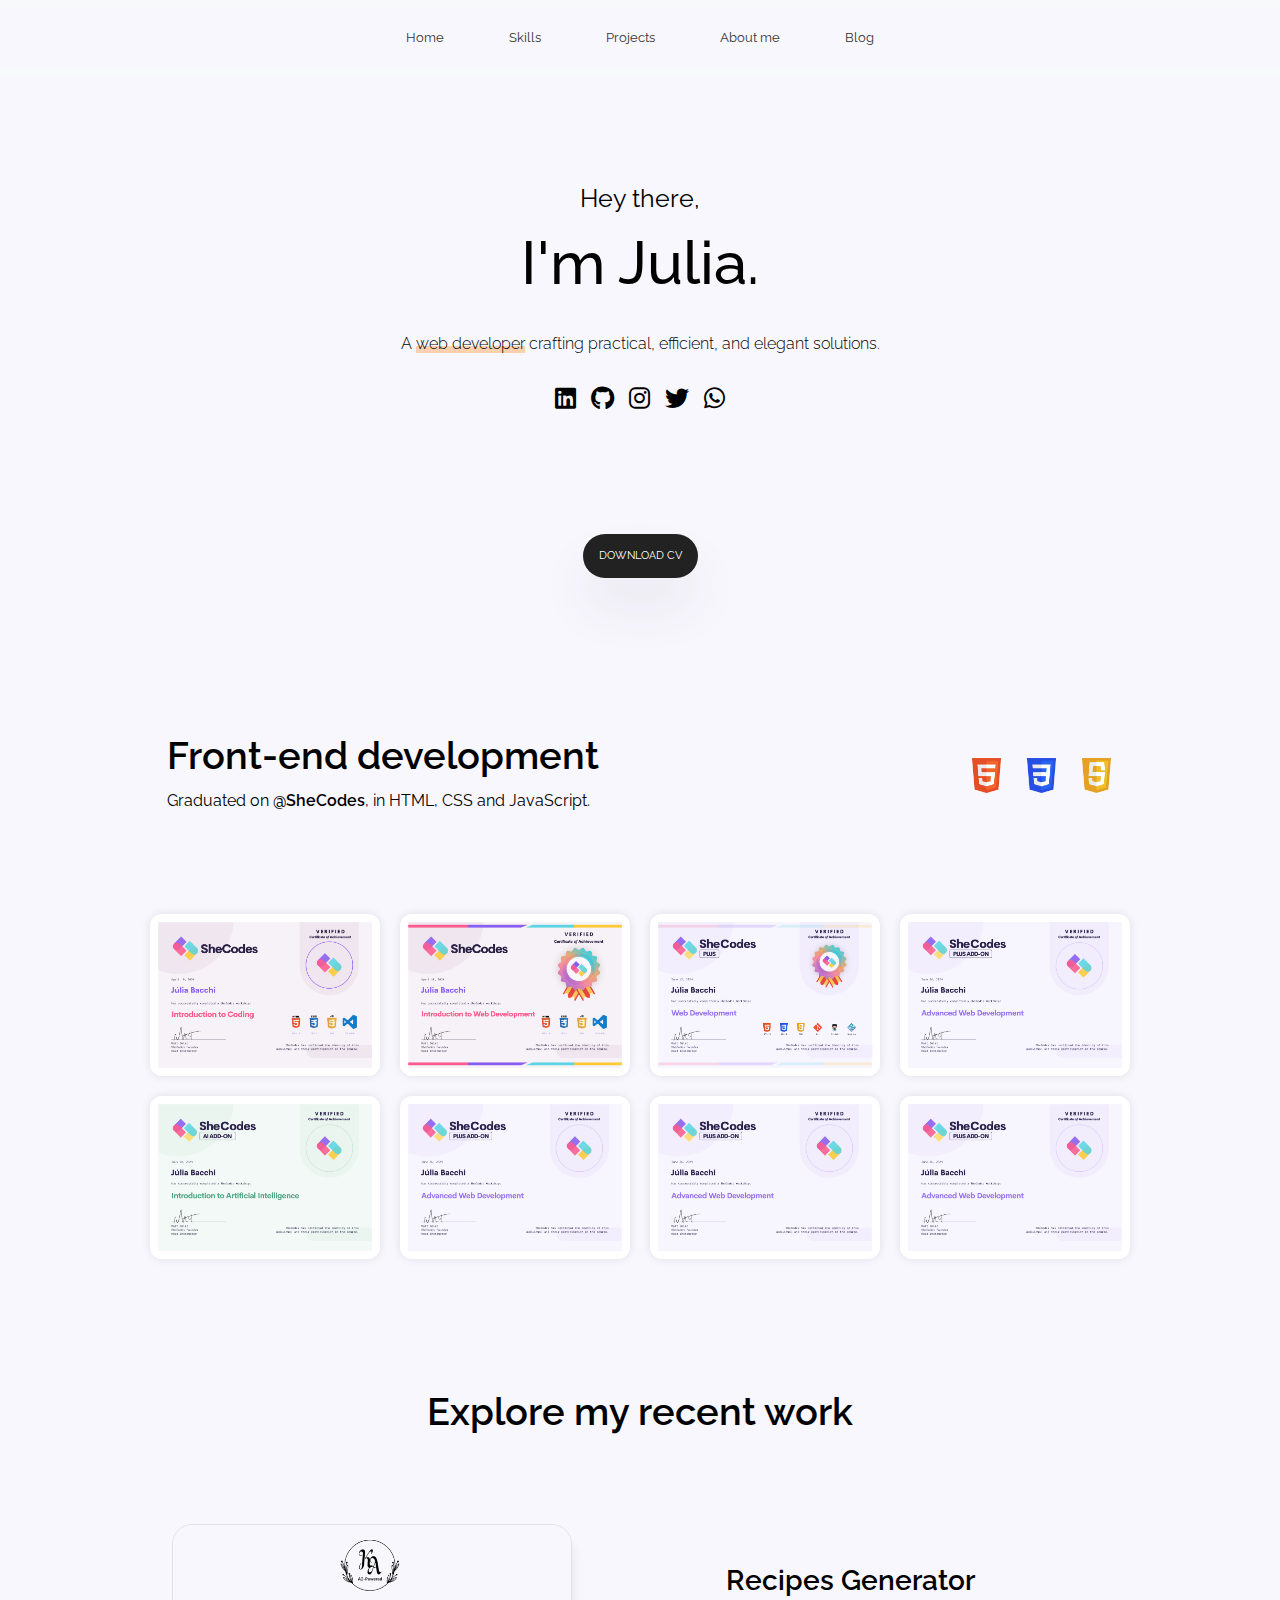
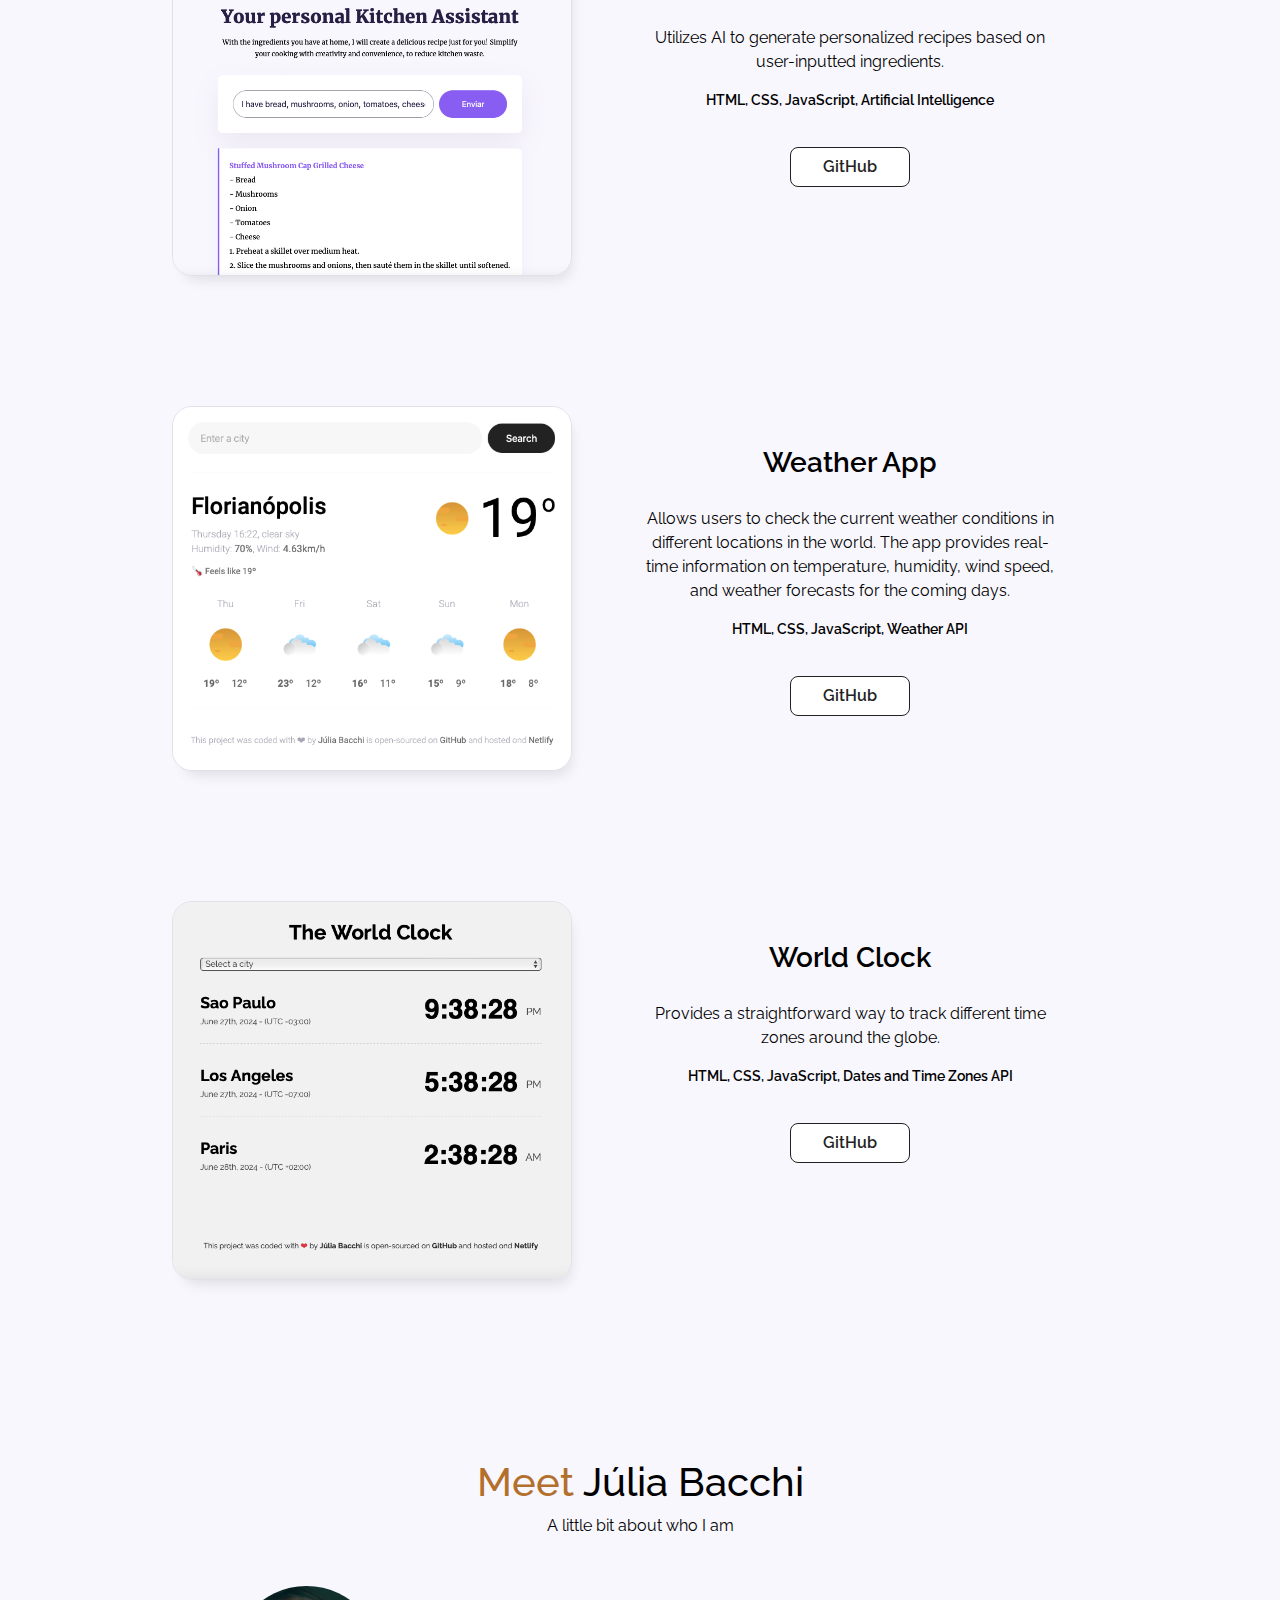
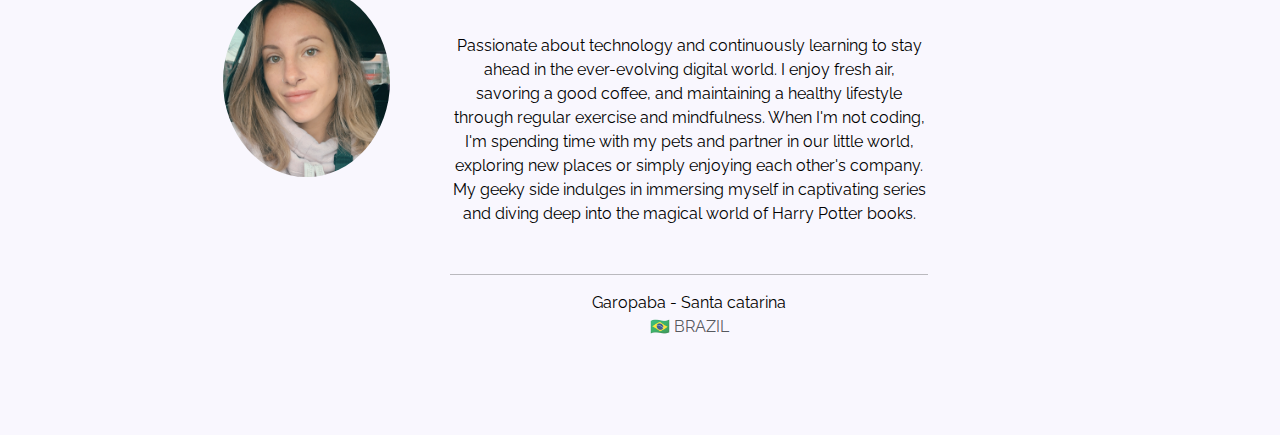
==== index.html @ 67177883 "Installed a favicon and robos.txt" ====
<!DOCTYPE html>
<html lang="en">
  <head>
    <meta charset="UTF-8" />
    <meta
      name="description"
      content="Portfolio of Julia, a front-end developer and sustainability enthusiastic. Explore projects in Bootstrap, React, and AI. Contact for collaborations!"
    />
    <meta name="viewport" content="width=device-width, initial-scale=1.0" />
    <title>Portfolio Front-end Developer: Júlia Bacchi</title>
    <link
      href="https://cdn.jsdelivr.net/npm/bootstrap@5.3.3/dist/css/bootstrap.min.css"
      rel="stylesheet"
      integrity="sha384-QWTKZyjpPEjISv5WaRU9OFeRpok6YctnYmDr5pNlyT2bRjXh0JMhjY6hW+ALEwIH"
      crossorigin="anonymous"
    />
    <script
      src="https://cdn.jsdelivr.net/npm/bootstrap@5.3.3/dist/js/bootstrap.bundle.min.js"
      integrity="sha384-YvpcrYf0tY3lHB60NNkmXc5s9fDVZLESaAA55NDzOxhy9GkcIdslK1eN7N6jIeHz"
      crossorigin="anonymous"
    ></script>
    <link rel="stylesheet" href="src/style.css" />
    <link
      rel="stylesheet"
      href="https://cdnjs.cloudflare.com/ajax/libs/font-awesome/6.0.0-beta3/css/all.min.css"
    />
    <link rel="preconnect" href="https://fonts.googleapis.com" />
    <link rel="preconnect" href="https://fonts.gstatic.com" crossorigin />
    <link
      href="https://fonts.googleapis.com/css2?family=Raleway:wght@100..900&display=swap"
      rel="stylesheet"
    />
    <link rel="icon" type="image/png" href="/woman.ico" sizes="32x32" />

    <script src="https://cdnjs.cloudflare.com/ajax/libs/gsap/3.9.1/gsap.min.js"></script>
  </head>

  <body>
    <!-- HEADER -->
    <header>
      <nav class="navbar navbar-expand-lg bg-body-tertiary fixed-top">
        <div class="container-fluid menu-container" id="home">
          <button
            class="navbar-toggler"
            type="button"
            data-bs-toggle="collapse"
            data-bs-target="#navbarNavAltMarkup"
            aria-controls="navbarNavAltMarkup"
            aria-expanded="false"
            aria-label="Toggle navigation"
          >
            <span class="navbar-toggler-icon"></span>
          </button>
          <div class="collapse navbar-collapse" id="navbarNavAltMarkup">
            <ul class="navbar-nav horizontal-menu men-pr">
              <li class="nav-item">
                <a class="nav-link container pr-5 pl-5" href="#home">Home</a>
              </li>
              <li class="nav-item">
                <a class="nav-link container" href="#skills">Skills</a>
              </li>
              <li class="nav-item">
                <a class="nav-link container" href="#projects">Projects</a>
              </li>
              <li class="nav-item">
                <a class="nav-link container" href="#about-me">About me</a>
              </li>
              <li class="nav-item">
                <a class="nav-link container" href="blog.html">Blog</a>
              </li>
            </ul>
          </div>
        </div>
      </nav>

      <div class="my-info">
        <div class="title">Hey there,</div>
        <div class="subtitle">I'm Julia.</div>
        <div class="resume">
          <br />
          A <span class="highlight"> web developer</span> crafting practical,
          efficient, and elegant solutions.
        </div>
      </div>

      <div class="social-icons">
        <a href="https://www.linkedin.com/in/juliabacchi/" target="_blank"
          ><i class="fab fa-linkedin"></i
        ></a>
        <a href="https://github.com/juliabacchi1" target="_blank"
          ><i class="fab fa-github"></i
        ></a>
        <a href="https://www.instagram.com/julia.bacchi" target="_blank"
          ><i class="fab fa-instagram"></i
        ></a>
        <a href="https://x.com/juliabacchi" target="_blank"
          ><i class="fab fa-twitter"></i
        ></a>
        <a href="https://wa.me/48991779743?text=Hi%20" target="_blank"
          ><i class="fab fa-whatsapp"></i
        ></a>
      </div>

      <div class="contact-me">
        <a href="imgs/Curriculum.pdf" target="_blank">
          <button class="download-cv btn btn-dark">DOWNLOAD CV</button></a
        >
      </div>
    </header>

    <!-- SECTION SKILLS -->
    <section id="skills" class="container section">
      <div class="section-content-skills">
        <div class="graduation">
          <div class="graduation-description">
            <h1 class="graduation-title">Front-end development</h1>
            <p class="graduation-types">
              Graduated on
              <a
                class="shecodes"
                href="https://www.shecodes.io/graduates/124633-julia-bacchi"
                target="_blank"
                >@SheCodes</a
              >, in HTML, CSS and JavaScript.
            </p>
          </div>
          <div id="competences-container" class="competences"></div>
        </div>
        <div class="certification">
          <div class="certificates-container"></div>
        </div>
      </div>
    </section>

    <!-- SECTION PROJECTS -->
    <section id="projects" class="container section">
      <div class="section-content">
        <div id="projects-container" class="container-projects">
          <h1 class="project-title">Explore my recent work</h1>
        </div>
      </div>
    </section>

    <!-- SECTION ABOUT ME -->
    <section id="about-me" class="container section">
      <div class="section-content-about mt-5">
        <div class="container-about-me container">
          <h1 class="title-about-me text-center">
            <span class="meet">Meet</span> Júlia Bacchi
          </h1>
          <p class="text-center">A little bit about who I am</p>
        </div>
        <div class="col-md-9 offset-md-1">
          <div class="mt-5 px-5">
            <div class="row">
              <div class="col-sm-3">
                <img
                  src="imgs/profile.png"
                  alt="profile photo of Julia Bacchi"
                  class="img-fluid rounded-circle profile"
                />
              </div>
              <div class="col-sm-9 align-content-center p-5 align-self-end">
                <p class="text-center text-profile">
                  Passionate about technology and continuously learning to stay
                  ahead in the ever-evolving digital world. I enjoy fresh air,
                  savoring a good coffee, and maintaining a healthy lifestyle
                  through regular exercise and mindfulness. When I'm not coding,
                  I'm spending time with my pets and partner in our little
                  world, exploring new places or simply enjoying each other's
                  company. My geeky side indulges in immersing myself in
                  captivating series and diving deep into the magical world of
                  Harry Potter books.
                </p>
                <div class="mb-5">
                  <hr class="hr-about mt-5" />
                  <div class="text-center">Garopaba - Santa catarina</div>
                  <p class="text-center text-body-secondary">🇧🇷 BRAZIL</p>
                </div>
              </div>
            </div>
          </div>
        </div>
      </div>
    </section>
    <script src="https://code.jquery.com/jquery-3.5.1.slim.min.js"></script>
    <script src="https://cdn.jsdelivr.net/npm/@popperjs/core@2.9.2/dist/umd/popper.min.js"></script>
    <script src="src/style.js"></script>
  </body>
</html>
---- src/style.css ----
/* General */

:root {
  --primary-color: #010101;
  --background-color: #f9f7fe;
  --highlight-color: #ffd0ae;
  --hover-color: #ff6347;
  --font-family: "Raleway", sans-serif;
}

body {
  margin: 0;
  font-family: var(--font-family);
  color: var(--primary-color);
  background-color: var(--background-color);
}

header {
  text-align: center;
}

.highlight {
  background: linear-gradient(180deg, rgba(255, 255, 255, 0) 65%, #ffd0ae 65%);
}

.section-content,
.section-content-skills {
  padding: 20px;
}

/* Horizontal menu */

.menu-container {
  display: flex;
  padding: 10px;
  width: 100%;
  text-align: center;
  background: var(--background-color);
  z-index: 1000;
}

.horizontal-menu {
  list-style-type: none;
  font-size: 13px;
  display: flex;
  gap: 35px;
  margin: 0 auto;
  padding: 0;
}

.horizontal-menu li a {
  display: block;
  padding: 10px 20px;
  text-decoration: none;
  color: #363232;
  position: relative;
}
.horizontal-menu li a:hover::before {
  content: "(";
  color: var(--highlight-color);
  position: absolute;
  left: 5px;
}
.horizontal-menu li a:hover::after {
  content: ")";
  color: var(--highlight-color);
  position: absolute;
  right: 5px;
}

/* My info */

.my-info {
  flex-direction: column;
  padding: 180px 30px 10px 30px;
}

.title {
  font-size: 25px;
}
.subtitle {
  font-size: 60px;
  font-weight: 500;
}
.resume {
  font-size: 16px;
  font-weight: 300;
}

/* Social */

.social-icons {
  display: flex;
  justify-content: center;
  gap: 15px;
  margin-top: 20px;
}

.social-icons i {
  font-size: 24px;
  color: #000;
  transition: color 0.3s;
}

.social-icons i:hover {
  color: #0077b5;
}

.social-icons i.fa-linkedin:hover {
  color: #3658a1;
}

.social-icons i.fa-github:hover {
  color: #7a7272;
}

.social-icons i.fa-instagram:hover {
  color: #e1306c;
}

.social-icons i.fa-twitter:hover {
  color: #1da1f2;
}

.social-icons i.fa-whatsapp:hover {
  color: #25d366;
}

.social-icons i.fa-file-alt:hover {
  color: #ff5722;
}

/* Download cv button */

.contact-me {
  margin-top: 60px;
}

button.download-cv {
  background: #222222;
  padding: 14px 16px;
  border: none;
  font-size: 11px;
  margin: 60px auto;
  border-radius: 60px;
  box-shadow: 0 30px 50px rgba(55, 50, 68, 0.08);
  color: white;
  cursor: pointer;
  display: inline-block;
  position: relative;
  transition: 0.5s;
  z-index: 900;
}

button.download-cv:after {
  content: "»";
  position: absolute;
  opacity: 0;
  top: 14px;
  right: -20px;
  transition: 0.5s;
}

button.download-cv:hover {
  padding-right: 24px;
  padding-left: 8px;
}

button.download-cv:hover:after {
  opacity: 1;
  right: 10px;
}

/* Skills */

.graduation {
  display: flex;
  margin: 65px;
  text-align: initial;
}

.graduation-description {
  width: 85%;
}

.graduation-title {
  font-size: 38px;
  font-weight: 600;
  margin: 0;
  padding: 10px 0;
}

a.shecodes {
  text-decoration: none;
  color: var(--primary-color);
  font-weight: 600;
}

.competences {
  display: flex;
  justify-content: start;
  gap: 22px;
  margin: 20px 0;
  padding-top: 15px;
}

.competences img {
  width: 33px;
  height: 35px;
}

.certification {
  padding: 20px;
}

.certificates-container {
  display: flex;
  flex-wrap: wrap;
  justify-content: center;
  gap: 20px;
}

.certificate img {
  border-radius: 12px;
  box-shadow: 0 0 10px rgba(0, 0, 0, 0.1);
  width: 230px;
}

.certificate img:hover {
  opacity: 0.8;
}

/* Projects */

.container-projects {
  margin: 60px;
}

.project-title {
  font-size: 38px;
  font-weight: 600;
  text-align: center;
  margin: 0;
  padding: 10px 0;
}

.project-items {
  display: flex;
  margin: 30px 0;
}

.item-image {
  padding: 10px;
  margin: 40px 0;
  cursor: pointer;
}

img.item-1 {
  width: 400px;
  border-radius: 20px;
  box-shadow: 5px 10px 13px -6px rgba(0, 0, 0, 0.1);
  border: 1.44px solid #2222221a;
  transition: transform 0.3s ease-in-out;
}

img.item-1:hover {
  transform: scale(1.05);
}

.item-description {
  display: flex;
  text-align: center;
  flex-direction: column;
  padding: 40px;
}

.item-title {
  font-size: 28px;
  font-weight: 600;
  padding: 20px;
  margin-top: 30px;
}

.item-text {
  font-size: 16px;
  padding: 0 20px;
}

.item-type {
  font-weight: 600;
  font-size: 14px;
}

/* Project button */

button.view-web {
  background-color: #ffffff;
  border: 1px solid #222222;
  border-radius: 8px;
  font-size: 16px;
  font-weight: 600;
  color: #222222;
  display: inline-block;
  margin: 20px auto;
  overflow: hidden;
  padding: 14px 16px;
  position: relative;
  transition: background-color 0.3s, padding 0.5s;
  width: 120px;
  height: 40px;
  z-index: 900;
}

button.view-web span {
  display: block;
  position: absolute;
  left: 50%;
  top: 50%;
  transform: translate(-50%, -50%);
  transition: transform 0.45s cubic-bezier(0.68, -0.55, 0.27, 1.55);
  text-shadow: 0 50px currentColor, 0 -50px currentColor;
}

button.view-web.hovered span:first-of-type {
  transform: translate(-50%, calc(-50% - 50px));
  text-shadow: 0 50px currentColor, 0 -50px currentColor;
}

/* About me */

span.meet {
  color: #b36f2c;
}

/* Blog */

.body-blog {
  margin-top: 90px;
}

.fw-bold,
.text-blog {
  font-weight: bold;
}

.article {
  border-bottom: 1px solid #ccc;
  margin-bottom: 20px;
  padding-bottom: 20px;
}

footer {
  padding-left: 40px;
}

@media (min-width: 992px) {
  .navbar-expand-lg .navbar-nav .nav-link {
    padding-left: 15px !important;
    padding-right: 15px !important;
  }
}
@media (max-width: 768px) {
  .section-content-skills,
  .section-content,
  .section-content-about {
    padding: 5px;
    margin-left: 5px;
  }

  .graduation {
    margin: 60px 5px;
    margin-bottom: 5px;
  }

  .graduation-title,
  .project-title,
  .title-about-me {
    font-size: 30px;
  }

  .competences {
    gap: 5px;
    padding-top: 0;
  }

  .competences img {
    width: 23px;
    height: 25px;
  }

  .certification {
    padding: 10px;
  }

  .certificate img {
    width: 130px;
  }

  .container-about-me,
  .container-projects {
    margin: 50px 0 0;
  }

  .project-items {
    margin: 0;
    padding: 5px;
  }

  .responsive-image {
    padding: 5px;
  }

  img.item-1,
  img.profile {
    max-width: 180px;
  }

  .item-image,
  .item-description {
    padding: 5px;
    margin: 5px;
  }

  .item-description {
    justify-content: center;
  }

  .item-title {
    font-size: 20px;
    justify-content: center;
    padding: 5px;
    margin-top: 0;
  }

  .item-type {
    font-size: 12px;
    padding-bottom: 0;
    margin: 0;
  }

  .description-profile {
    padding: 1px;
  }
  .text-profile {
    font-size: 13px;
  }

  button.view-web {
    margin: 13px auto;
  }
}
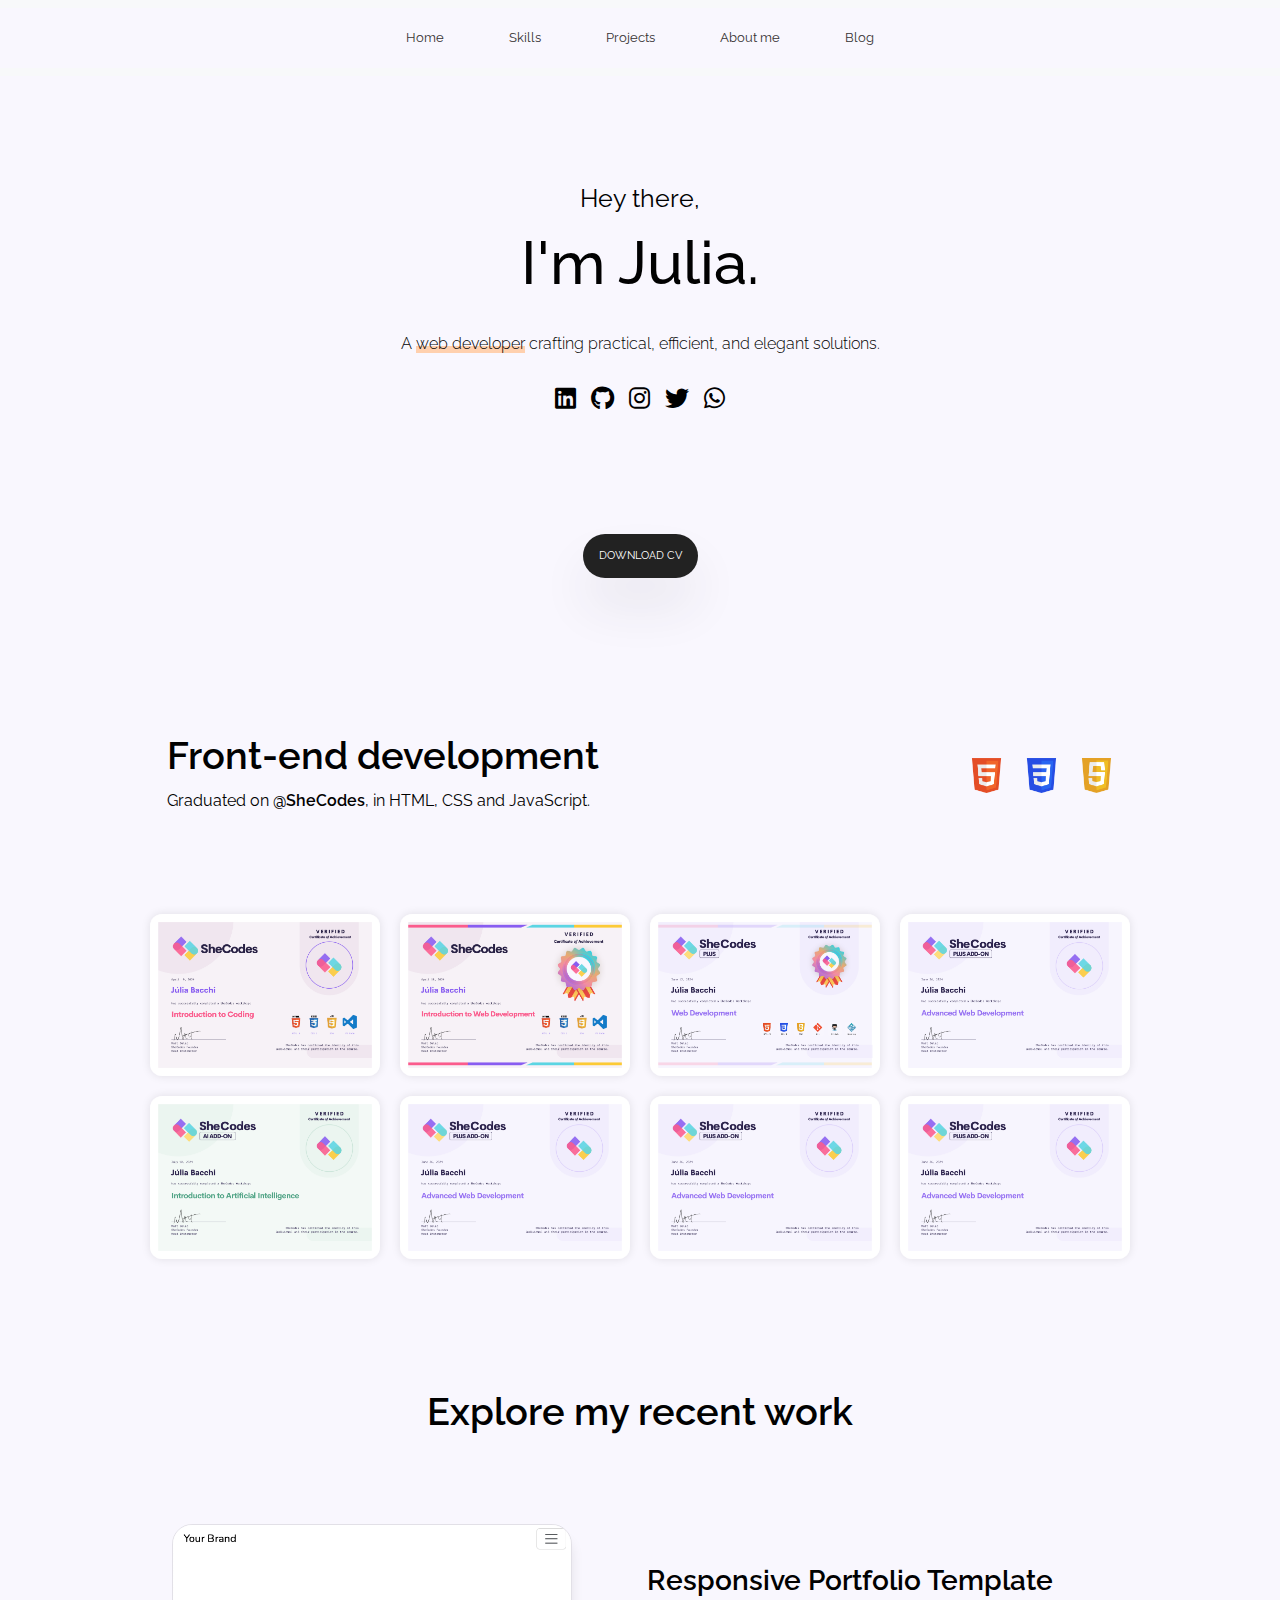
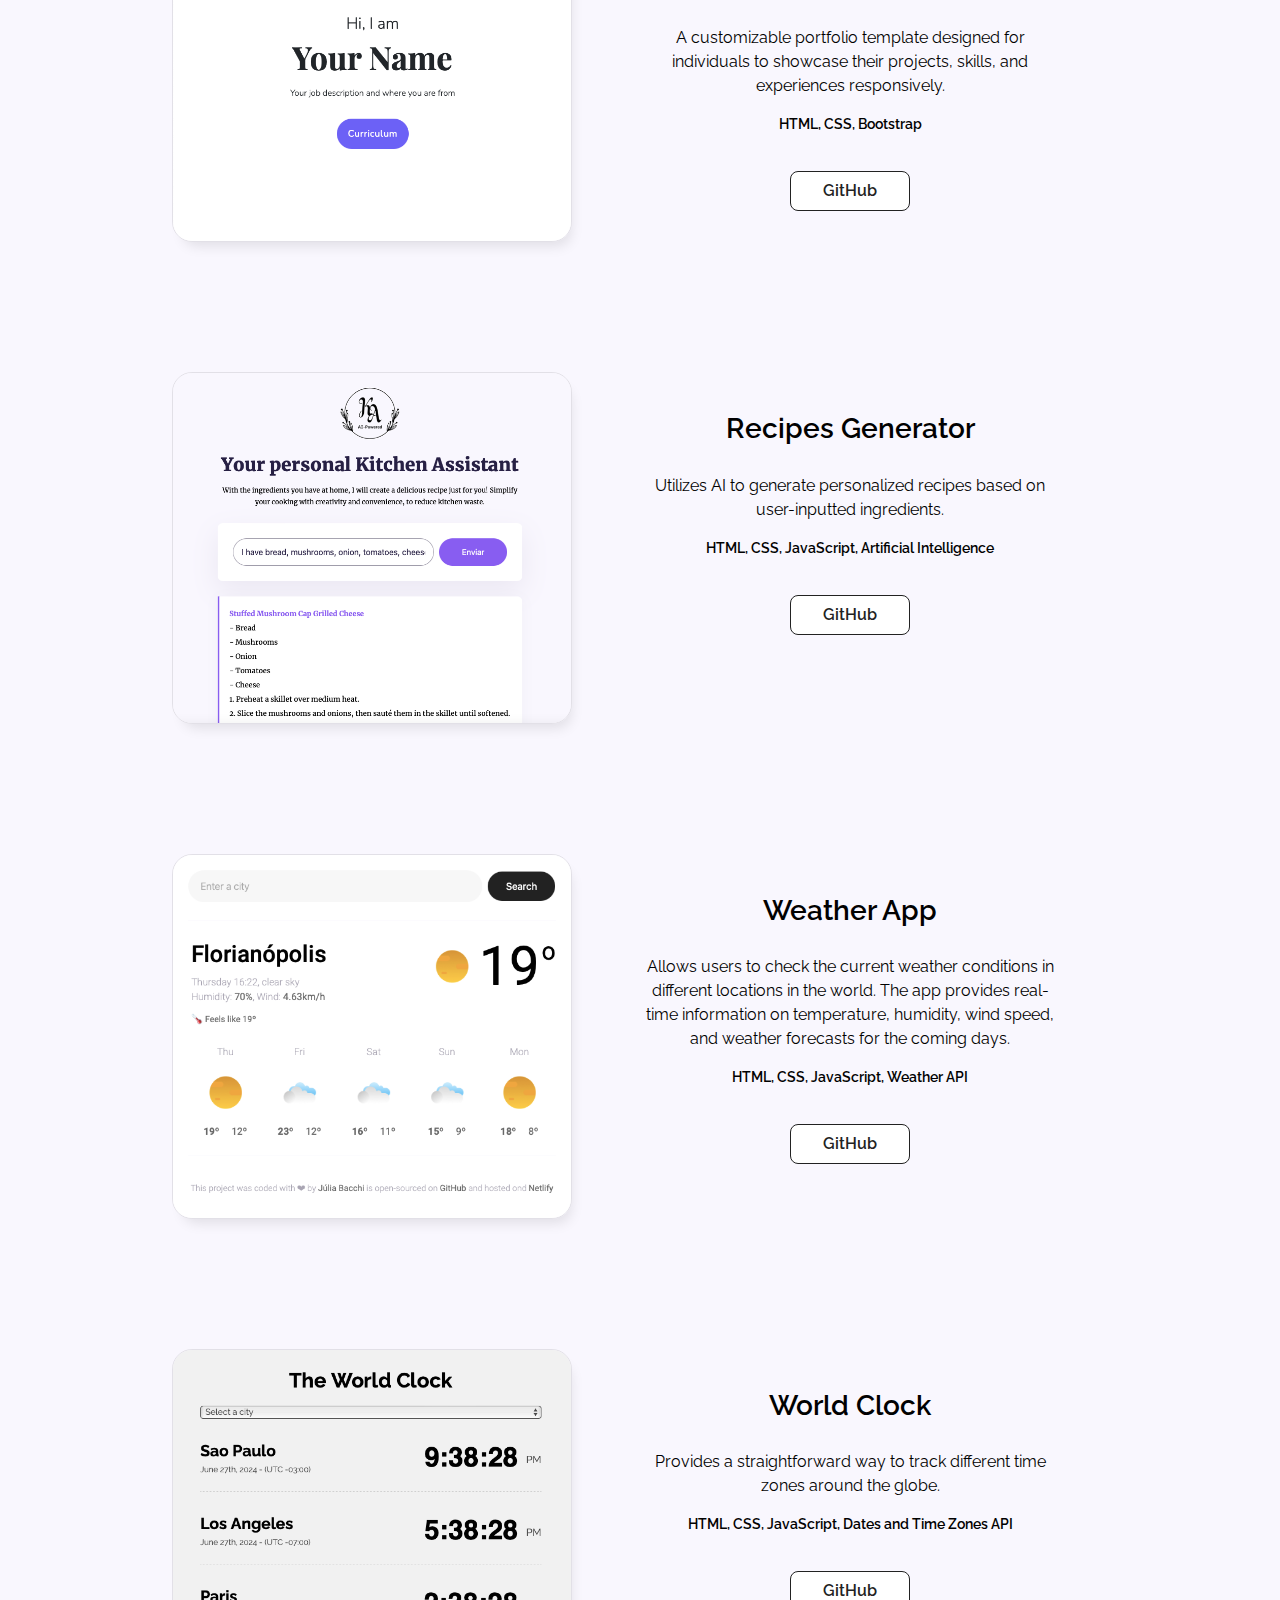
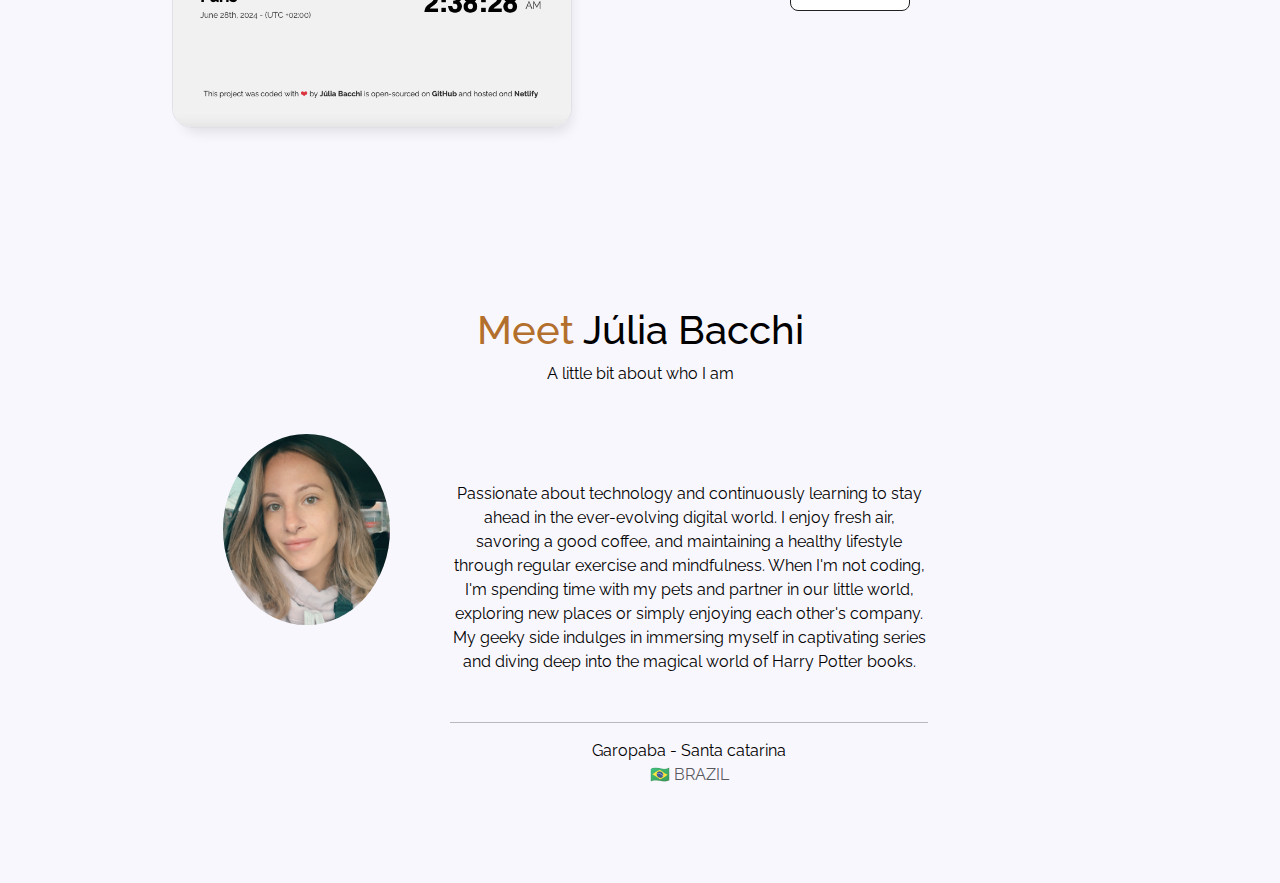
==== commit 7bde0312: "Added a new project" ====
--- a/index.html
+++ b/index.html
@@ -2,6 +2,7 @@
 <html lang="en">
   <head>
     <meta charset="UTF-8" />
+    <meta http-equiv="X-UA-Compatible" content="IE=edge" />
     <meta
       name="description"
       content="Portfolio of Julia, a front-end developer and sustainability enthusiastic. Explore projects in Bootstrap, React, and AI. Contact for collaborations!"
@@ -57,16 +58,24 @@
                 <a class="nav-link container pr-5 pl-5" href="#home">Home</a>
               </li>
               <li class="nav-item">
-                <a class="nav-link container" href="#skills">Skills</a>
-              </li>
-              <li class="nav-item">
-                <a class="nav-link container" href="#projects">Projects</a>
-              </li>
-              <li class="nav-item">
-                <a class="nav-link container" href="#about-me">About me</a>
-              </li>
-              <li class="nav-item">
-                <a class="nav-link container" href="blog.html">Blog</a>
+                <a class="nav-link container" title="Skills" href="#skills"
+                  >Skills</a
+                >
+              </li>
+              <li class="nav-item">
+                <a class="nav-link container" title="Projects" href="#projects"
+                  >Projects</a
+                >
+              </li>
+              <li class="nav-item">
+                <a class="nav-link container" title="About me" href="#about-me"
+                  >About me</a
+                >
+              </li>
+              <li class="nav-item">
+                <a class="nav-link container" title="My Blog" href="blog.html"
+                  >Blog</a
+                >
               </li>
             </ul>
           </div>
@@ -102,7 +111,7 @@
       </div>
 
       <div class="contact-me">
-        <a href="imgs/Curriculum.pdf" target="_blank">
+        <a href="/imgs/Curriculum.pdf" title="curriculum" target="_blank">
           <button class="download-cv btn btn-dark">DOWNLOAD CV</button></a
         >
       </div>
@@ -119,6 +128,7 @@
               <a
                 class="shecodes"
                 href="https://www.shecodes.io/graduates/124633-julia-bacchi"
+                title="My profile on SheCodes"
                 target="_blank"
                 >@SheCodes</a
               >, in HTML, CSS and JavaScript.
@@ -151,7 +161,7 @@
           <p class="text-center">A little bit about who I am</p>
         </div>
         <div class="col-md-9 offset-md-1">
-          <div class="mt-5 px-5">
+          <div class="mt-1 mt-sm-5 px-5">
             <div class="row">
               <div class="col-sm-3">
                 <img
@@ -160,7 +170,9 @@
                   class="img-fluid rounded-circle profile"
                 />
               </div>
-              <div class="col-sm-9 align-content-center p-5 align-self-end">
+              <div
+                class="description-profile col-sm-9 align-content-center p-5 align-self-end"
+              >
                 <p class="text-center text-profile">
                   Passionate about technology and continuously learning to stay
                   ahead in the ever-evolving digital world. I enjoy fresh air,
@@ -173,7 +185,7 @@
                   Harry Potter books.
                 </p>
                 <div class="mb-5">
-                  <hr class="hr-about mt-5" />
+                  <hr class="hr-about mt-1 mt-sm-5" />
                   <div class="text-center">Garopaba - Santa catarina</div>
                   <p class="text-center text-body-secondary">🇧🇷 BRAZIL</p>
                 </div>
--- a/src/style.css
+++ b/src/style.css
@@ -338,7 +338,6 @@
   margin-top: 90px;
 }
 
-.fw-bold,
 .text-blog {
   font-weight: bold;
 }
@@ -410,8 +409,7 @@
     padding: 5px;
   }
 
-  img.item-1,
-  img.profile {
+  img.item-1 {
     max-width: 180px;
   }
 
@@ -438,14 +436,17 @@
     margin: 0;
   }
 
+  .profile img {
+    max-width: 100%;
+  }
+
   .description-profile {
-    padding: 1px;
-  }
+    padding: 0 !important;
+  }
+
   .text-profile {
+    padding: 5px;
+    margin-top: 20px;
     font-size: 13px;
   }
-
-  button.view-web {
-    margin: 13px auto;
-  }
-}
+}
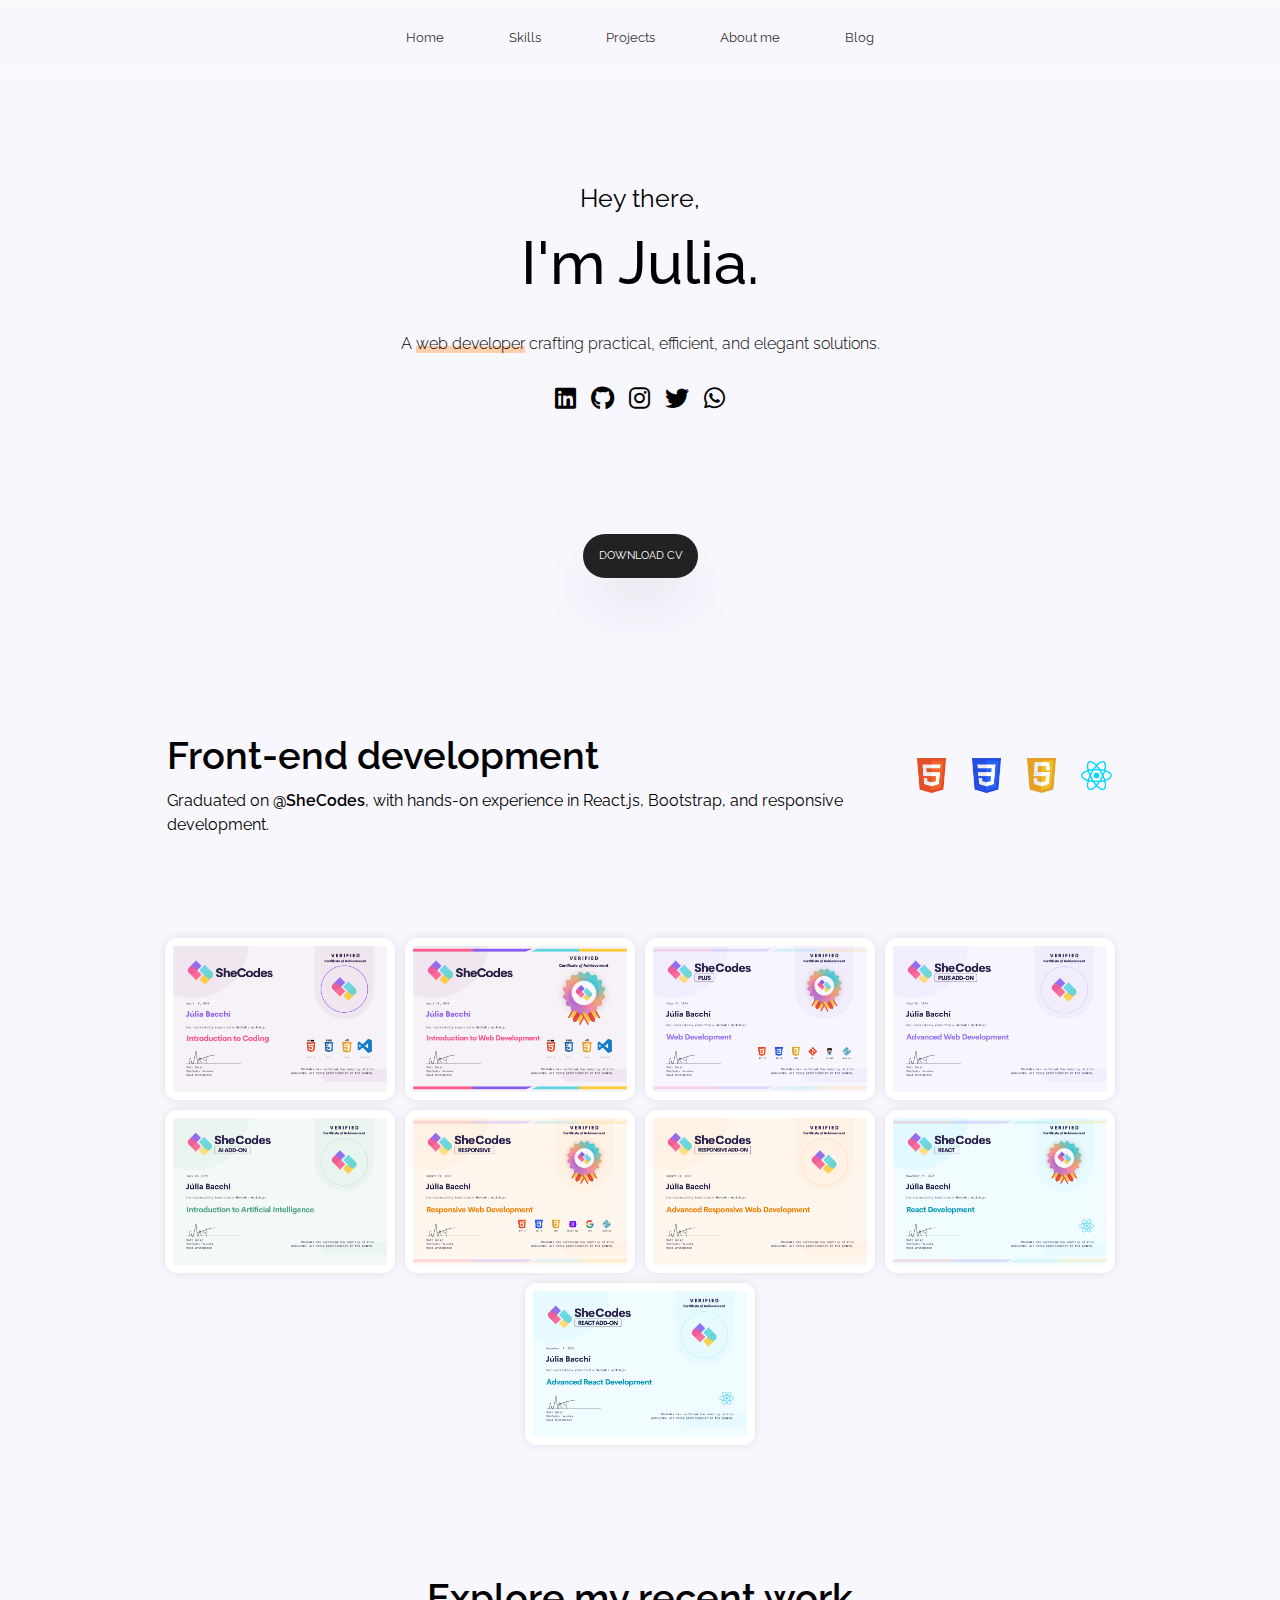
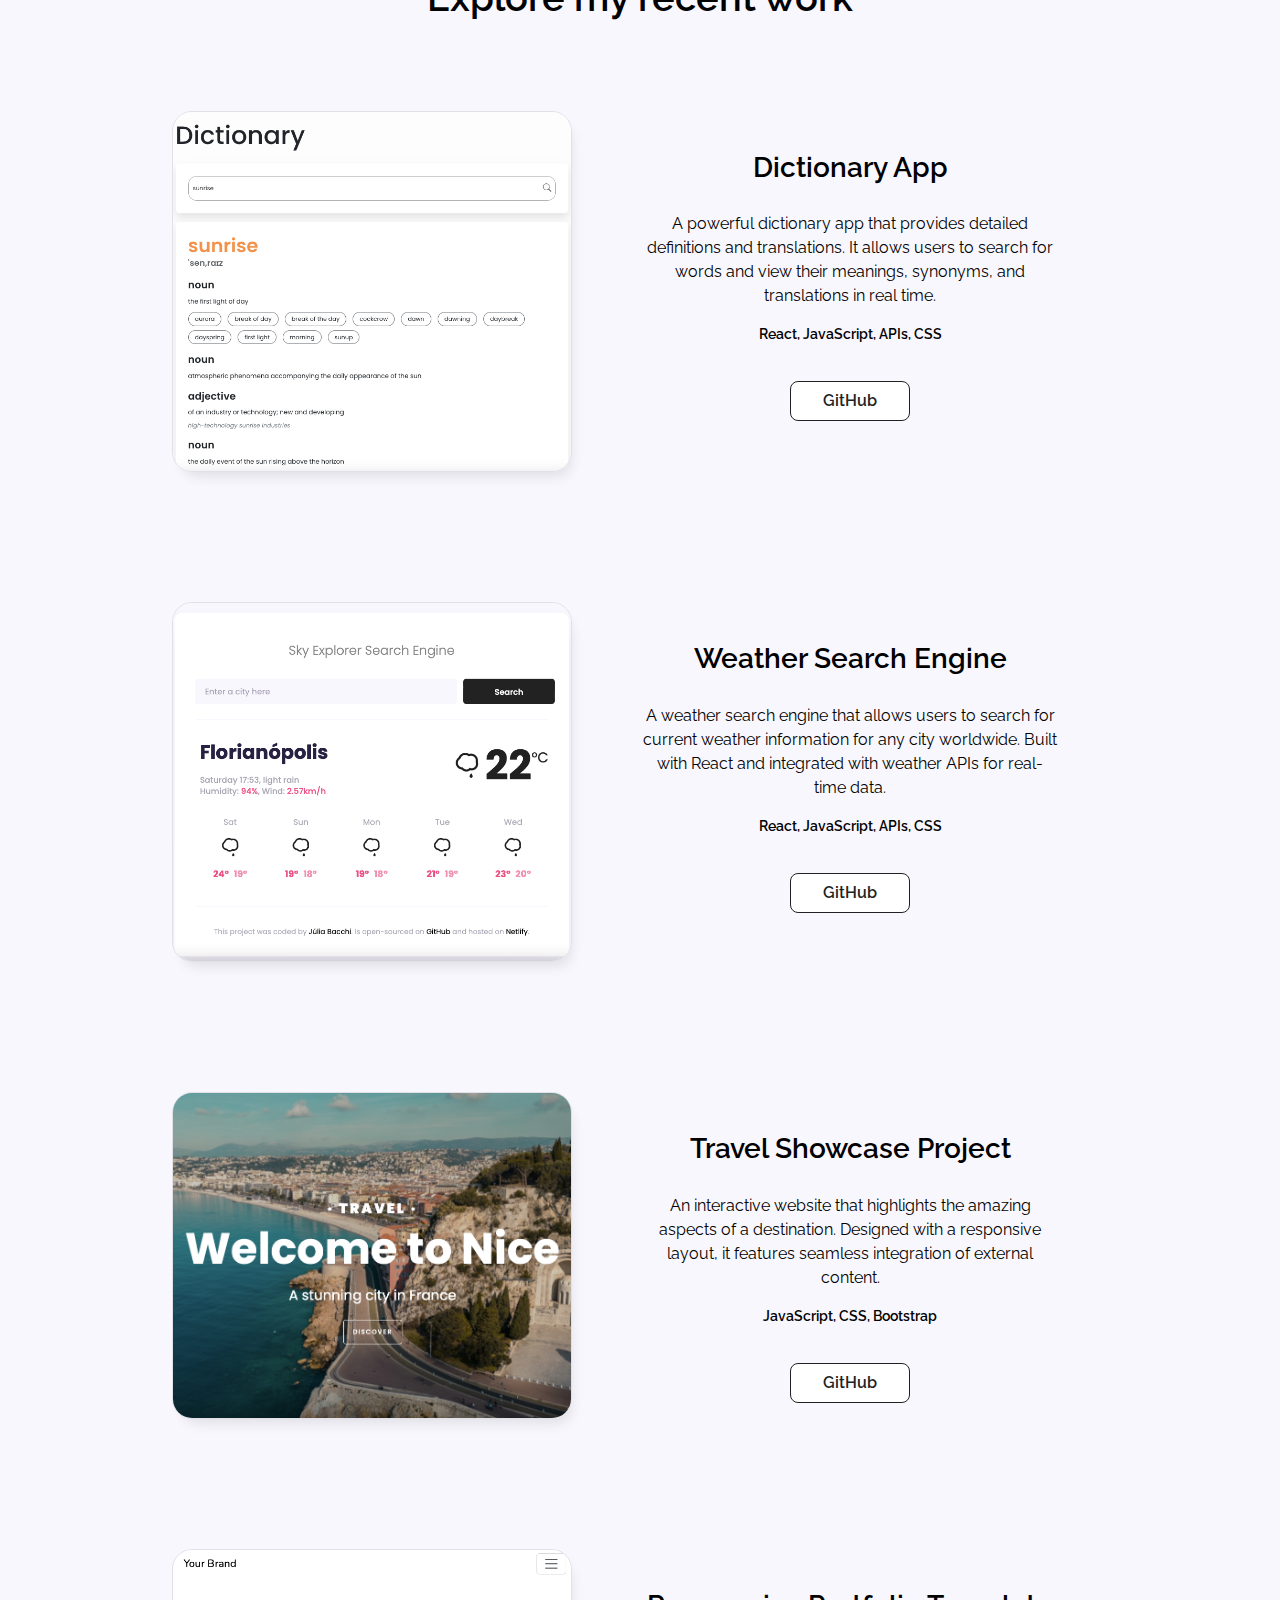
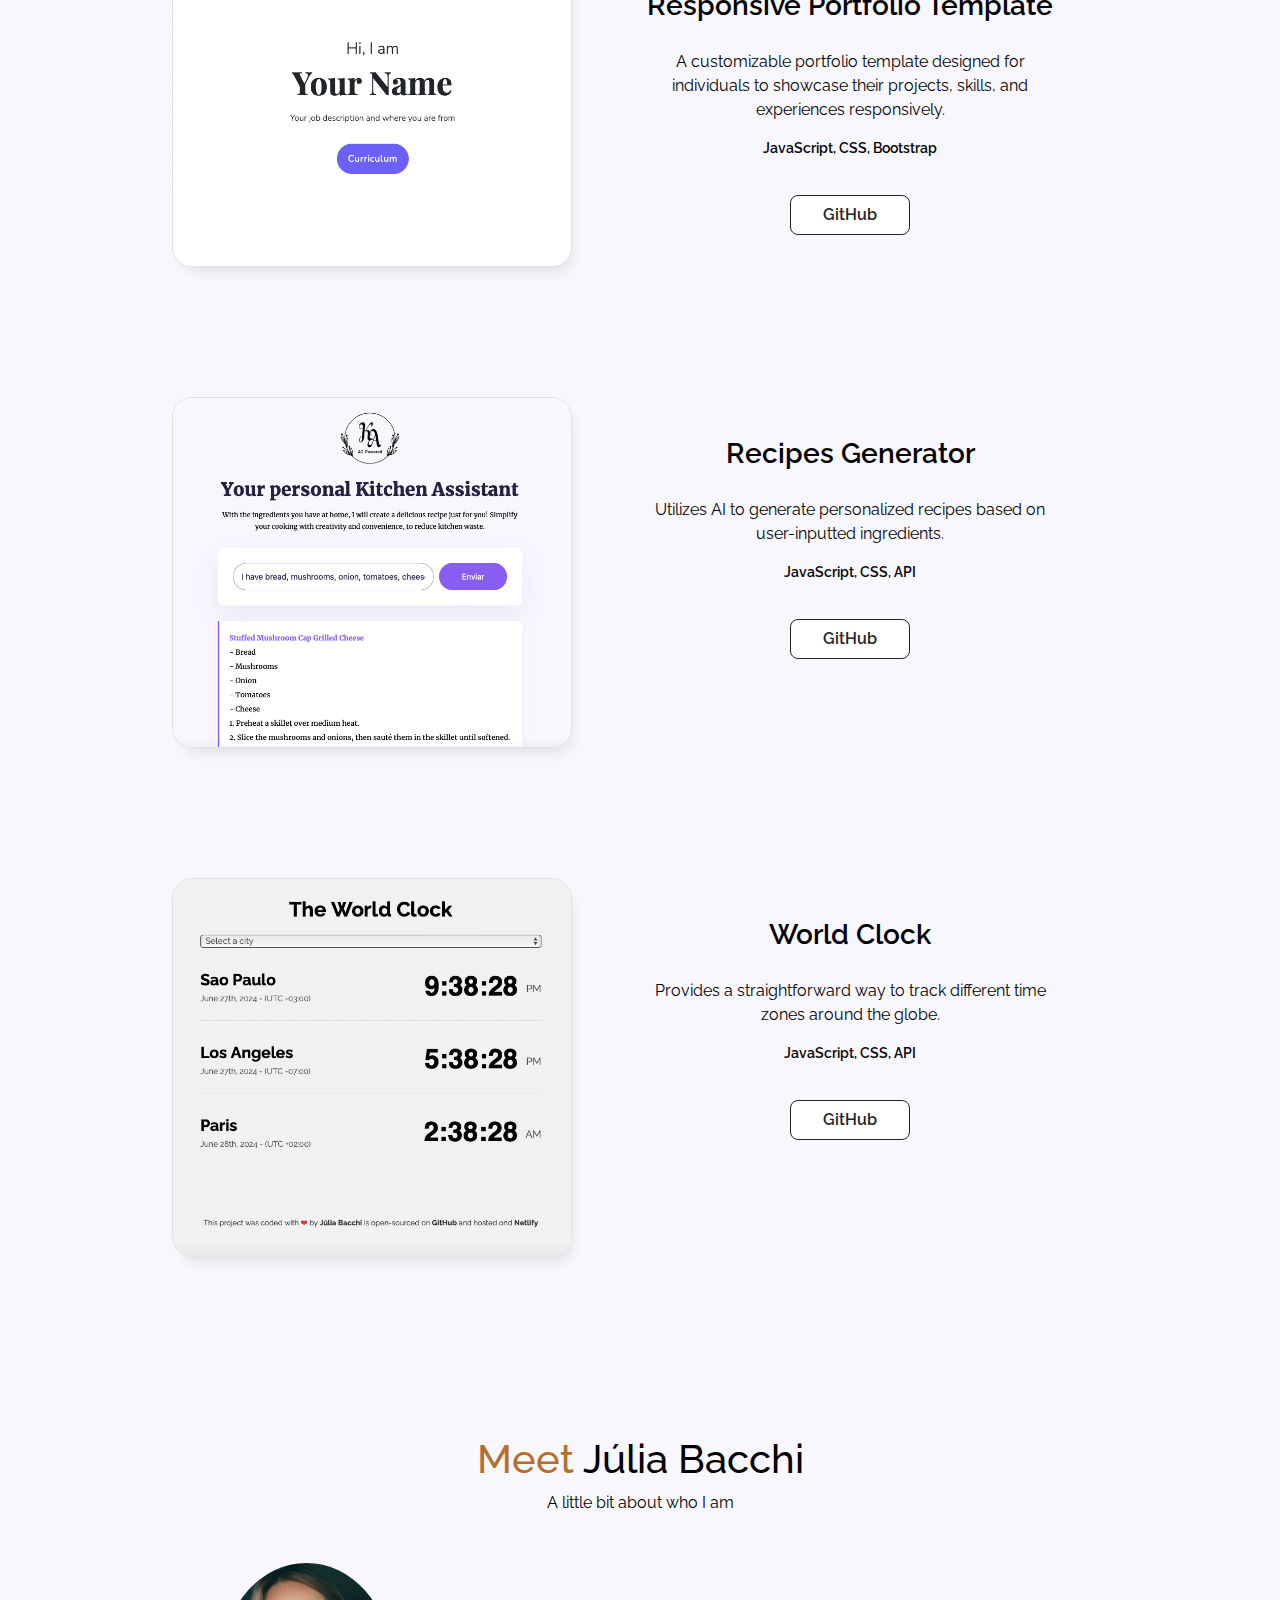
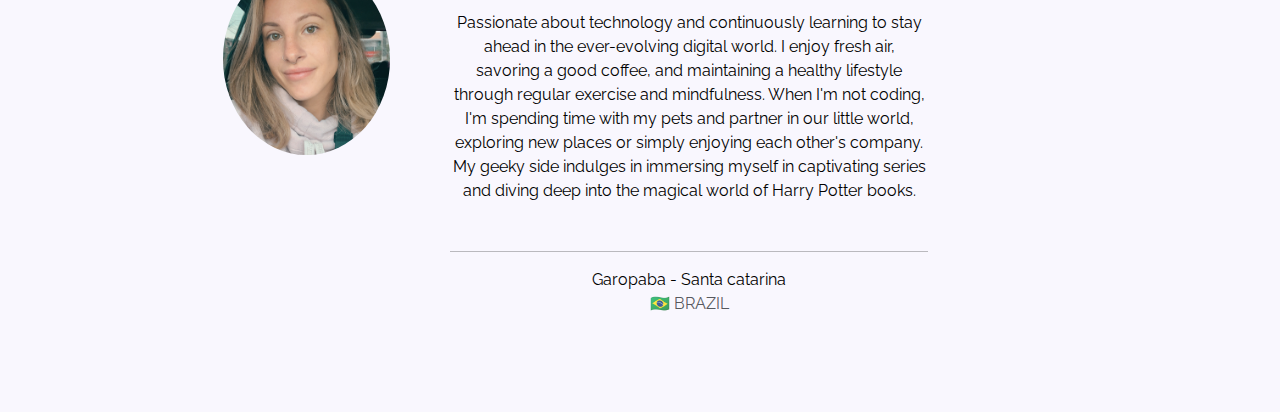
==== commit 7546aecb: "Added my new competences" ====
--- a/index.html
+++ b/index.html
@@ -93,19 +93,39 @@
       </div>
 
       <div class="social-icons">
-        <a href="https://www.linkedin.com/in/juliabacchi/" target="_blank"
+        <a
+          href="https://www.linkedin.com/in/juliabacchi/"
+          aria-label="LinkedIn Profile"
+          rel="noopener noreferrer"
+          target="_blank"
           ><i class="fab fa-linkedin"></i
         ></a>
-        <a href="https://github.com/juliabacchi1" target="_blank"
+        <a
+          href="https://github.com/juliabacchi1"
+          aria-label="Github Profile"
+          rel="noopener noreferrer"
+          target="_blank"
           ><i class="fab fa-github"></i
         ></a>
-        <a href="https://www.instagram.com/julia.bacchi" target="_blank"
+        <a
+          href="https://www.instagram.com/julia.bacchi"
+          aria-label="Instagram Profile"
+          rel="noopener noreferrer"
+          target="_blank"
           ><i class="fab fa-instagram"></i
         ></a>
-        <a href="https://x.com/juliabacchi" target="_blank"
+        <a
+          href="https://x.com/juliabacchi"
+          aria-label="Twitter Profile"
+          rel="noopener noreferrer"
+          target="_blank"
           ><i class="fab fa-twitter"></i
         ></a>
-        <a href="https://wa.me/48991779743?text=Hi%20" target="_blank"
+        <a
+          href="https://wa.me/48991779743?text=Hi%20"
+          aria-label="Whatsapp Profile"
+          rel="noopener noreferrer"
+          target="_blank"
           ><i class="fab fa-whatsapp"></i
         ></a>
       </div>
@@ -131,7 +151,7 @@
                 title="My profile on SheCodes"
                 target="_blank"
                 >@SheCodes</a
-              >, in HTML, CSS and JavaScript.
+              >, with hands-on experience in React.js, Bootstrap, and responsive development.
             </p>
           </div>
           <div id="competences-container" class="competences"></div>
--- a/src/style.css
+++ b/src/style.css
@@ -217,7 +217,7 @@
   display: flex;
   flex-wrap: wrap;
   justify-content: center;
-  gap: 20px;
+  gap: 10px;
 }
 
 .certificate img {
@@ -345,7 +345,9 @@
 .article {
   border-bottom: 1px solid #ccc;
   margin-bottom: 20px;
-  padding-bottom: 20px;
+  padding: 80px;
+  background-color: white;
+  border-radius: 5px;
 }
 
 footer {
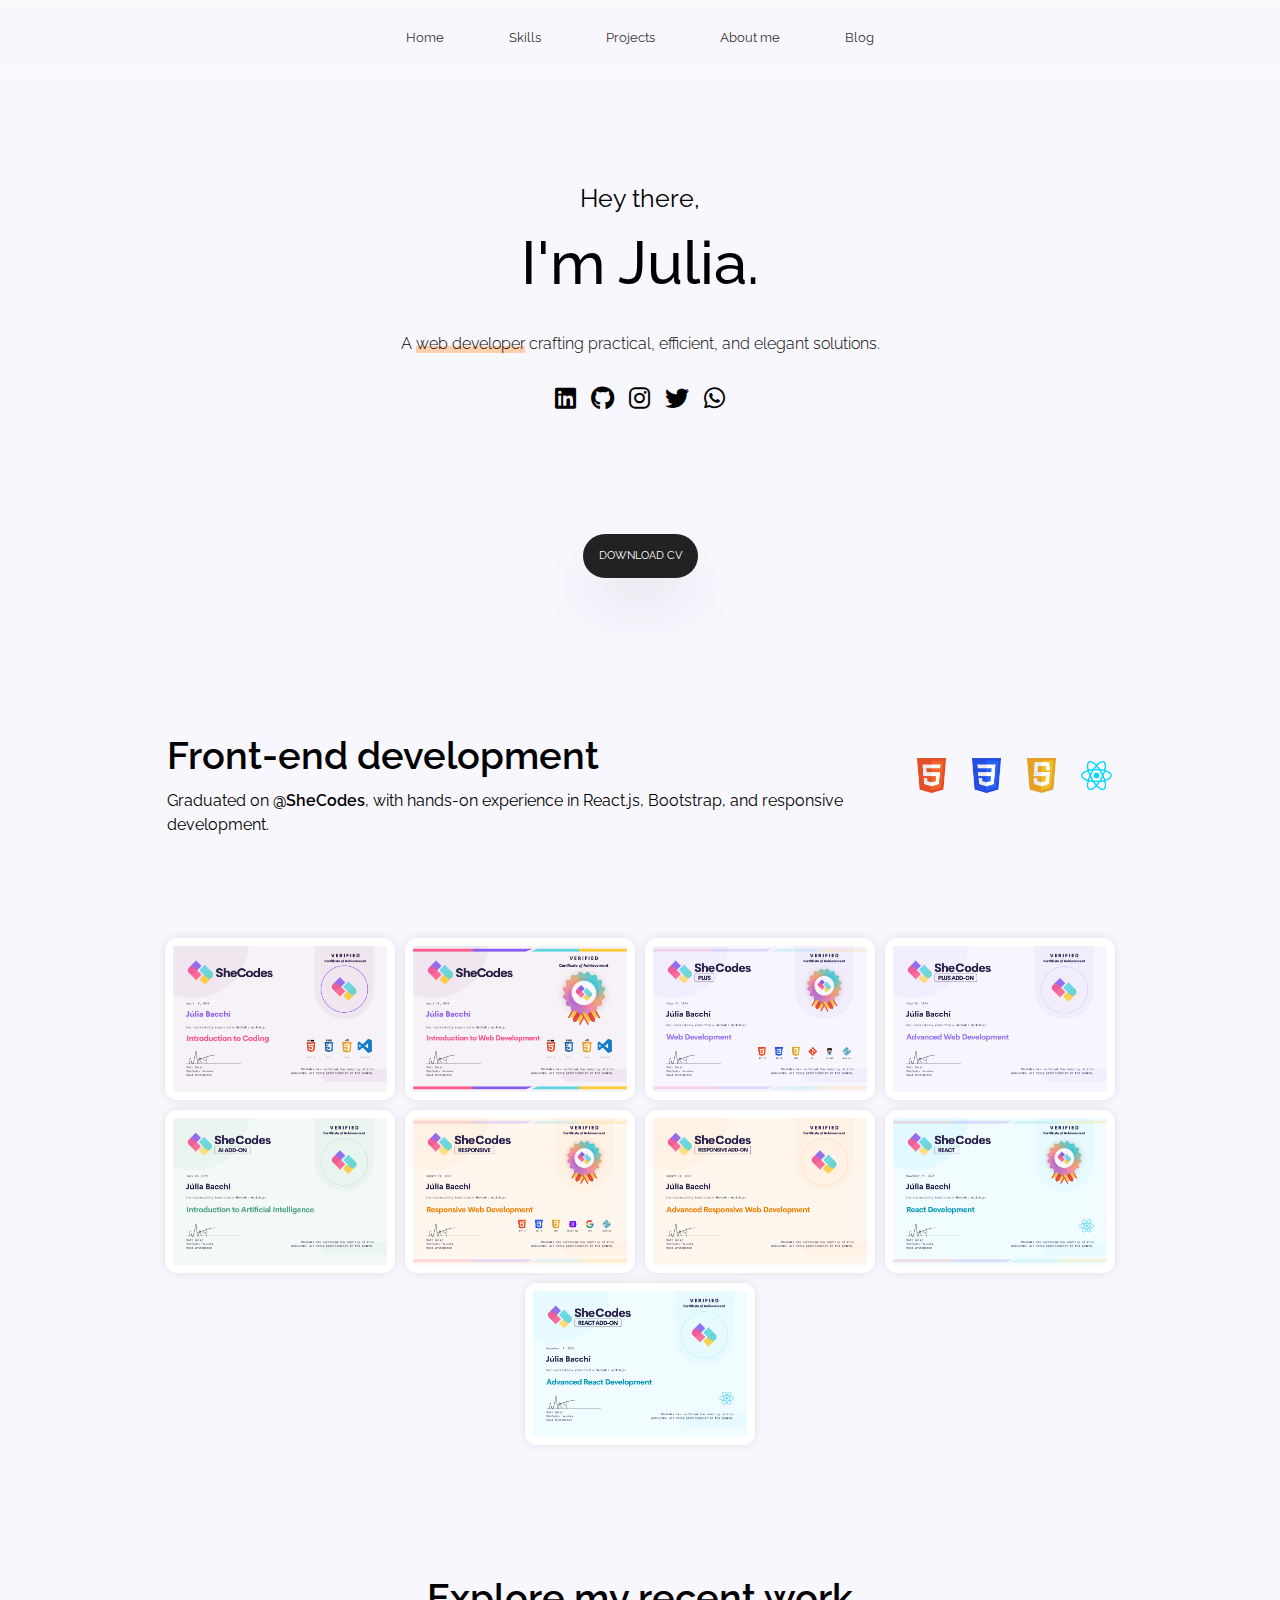
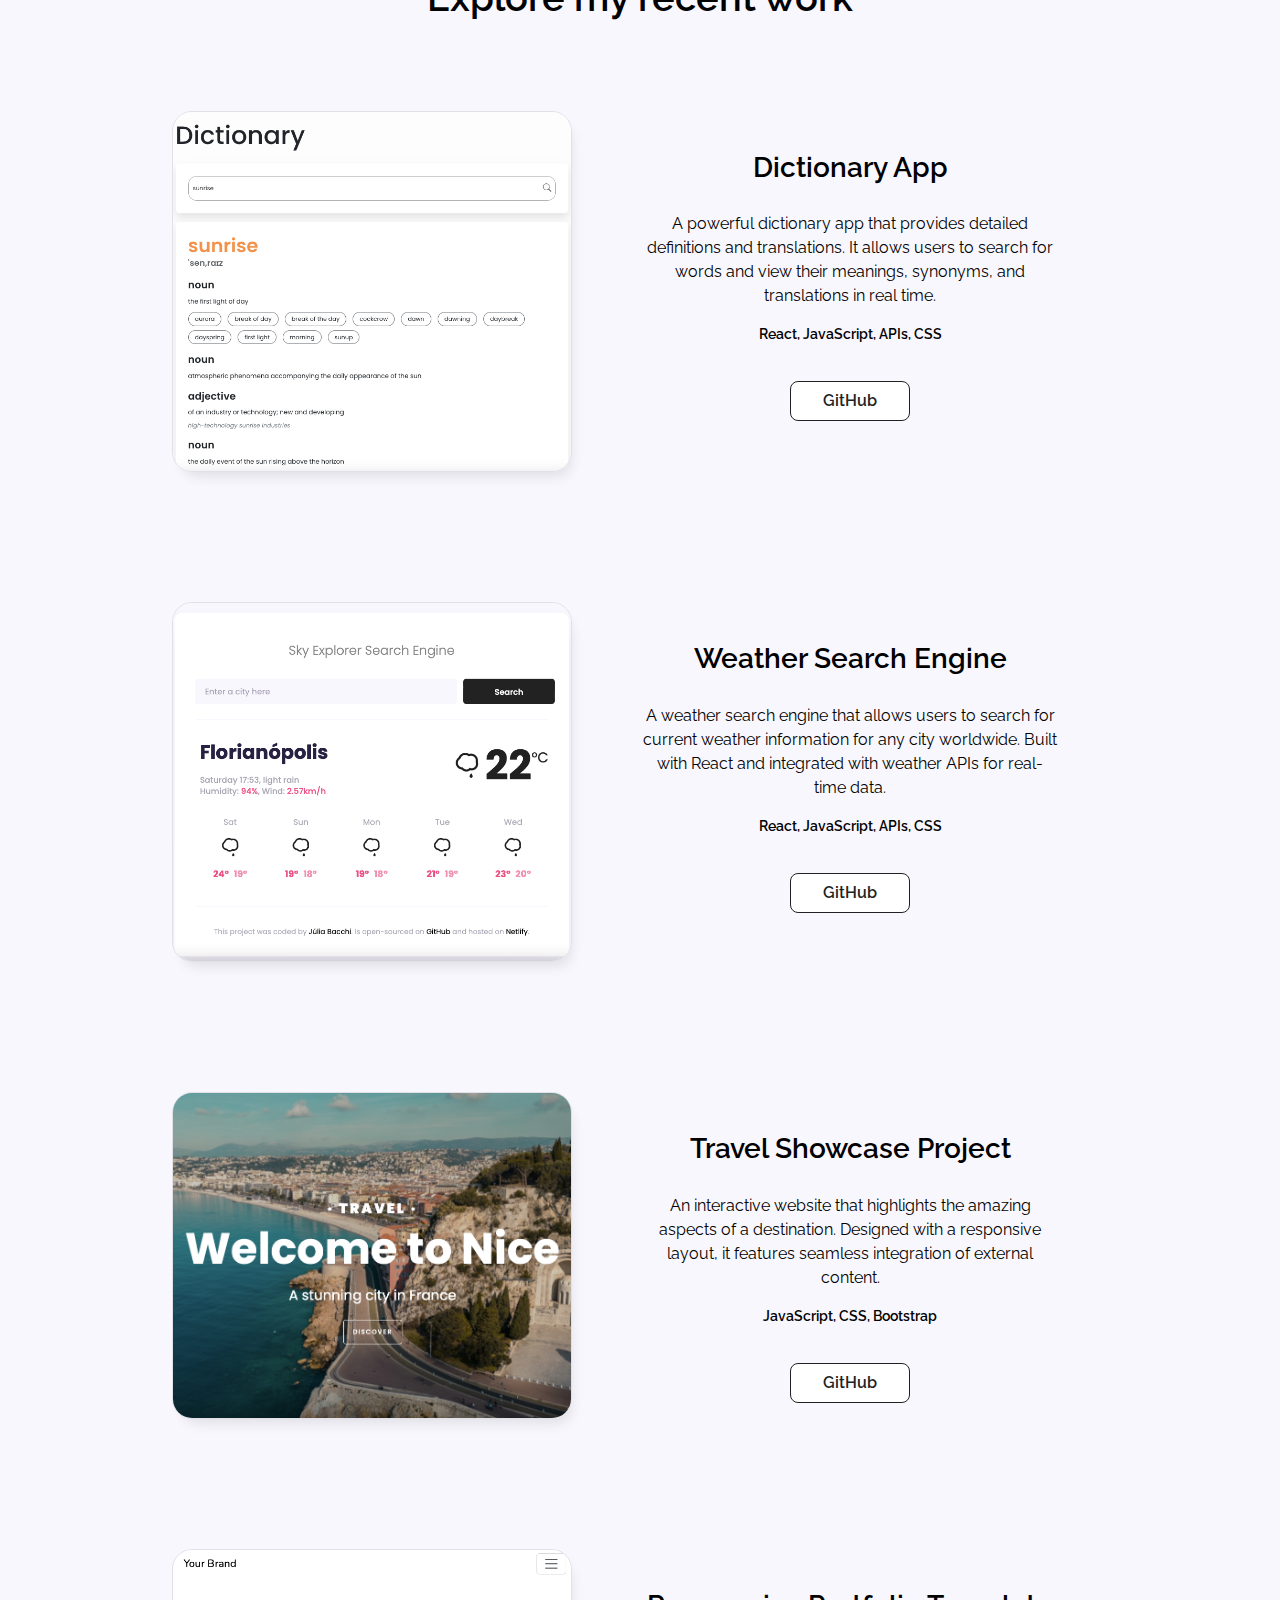
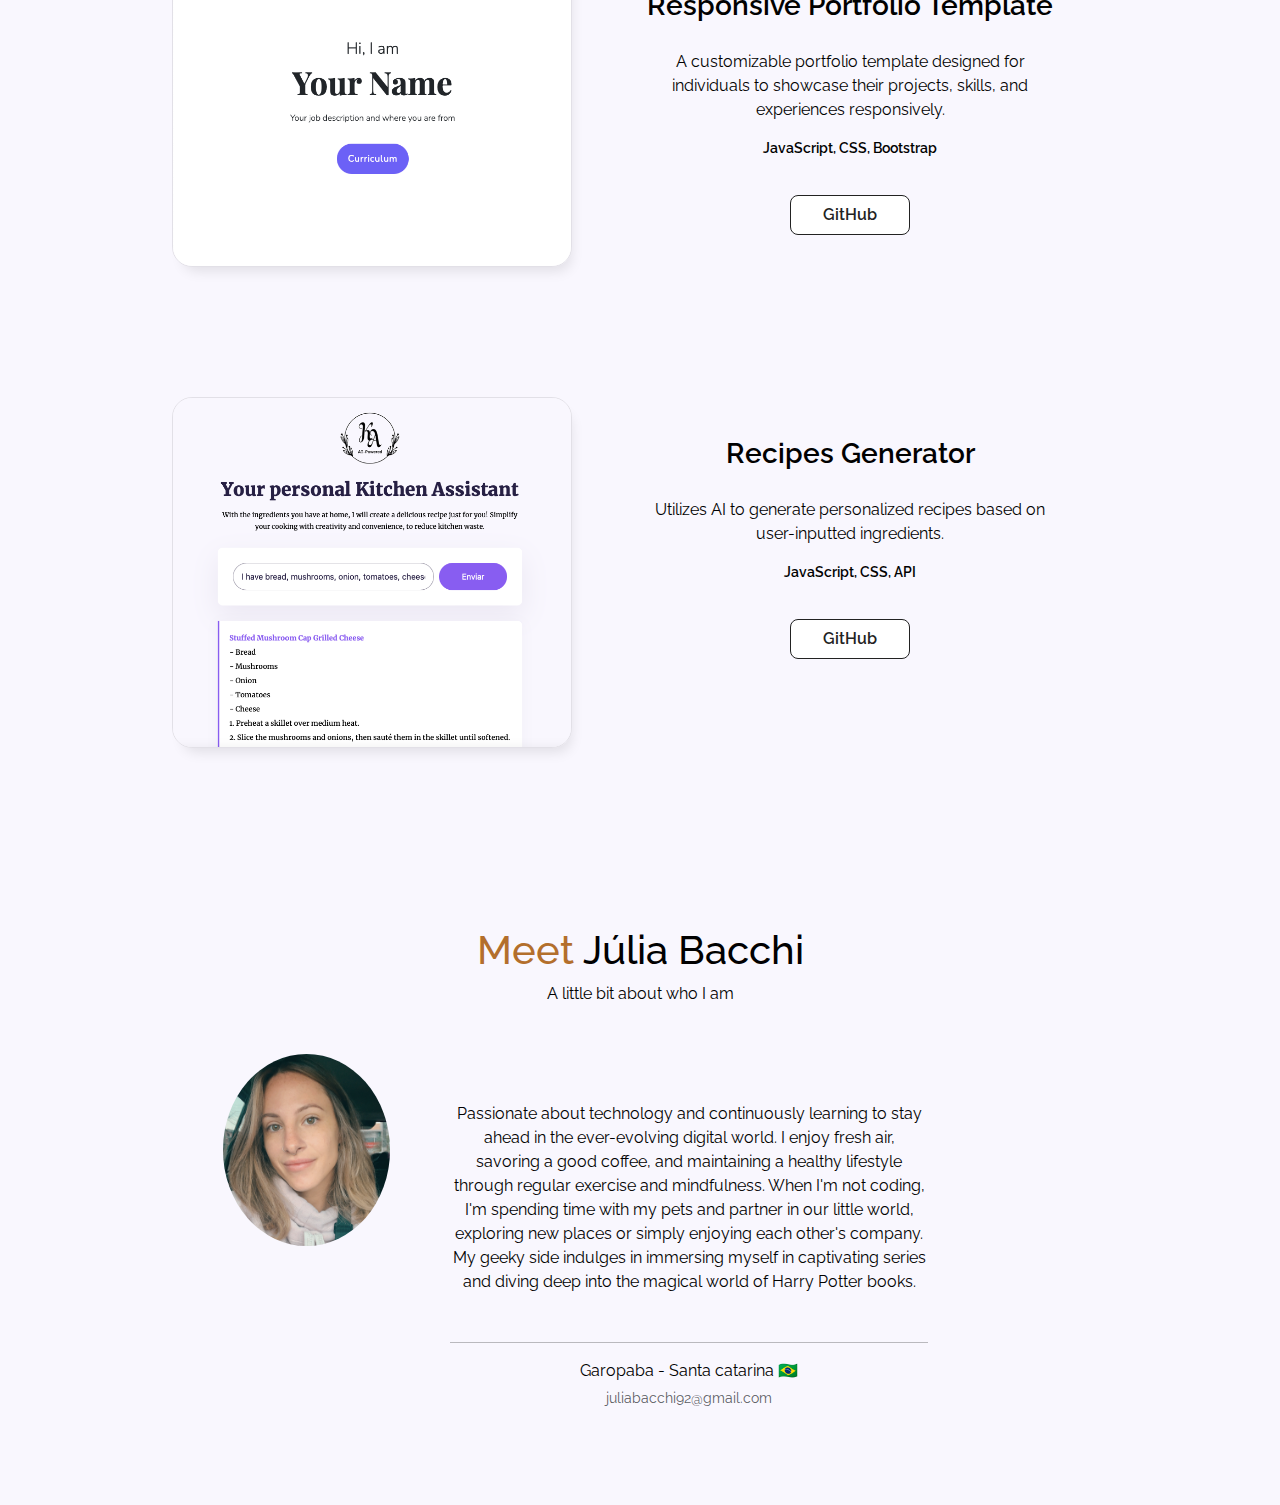
==== commit cce1f024: "Added an email" ====
--- a/index.html
+++ b/index.html
@@ -206,8 +206,8 @@
                 </p>
                 <div class="mb-5">
                   <hr class="hr-about mt-1 mt-sm-5" />
-                  <div class="text-center">Garopaba - Santa catarina</div>
-                  <p class="text-center text-body-secondary">🇧🇷 BRAZIL</p>
+                  <div class="text-center">Garopaba - Santa catarina 🇧🇷</div>
+                  <div class="text-center text-body-secondary">juliabacchi92@gmail.com</div>
                 </div>
               </div>
             </div>
--- a/src/style.css
+++ b/src/style.css
@@ -332,6 +332,11 @@
   color: #b36f2c;
 }
 
+.text-body-secondary {
+  margin-top: 5px;
+  font-size: 14px;
+}
+
 /* Blog */
 
 .body-blog {
